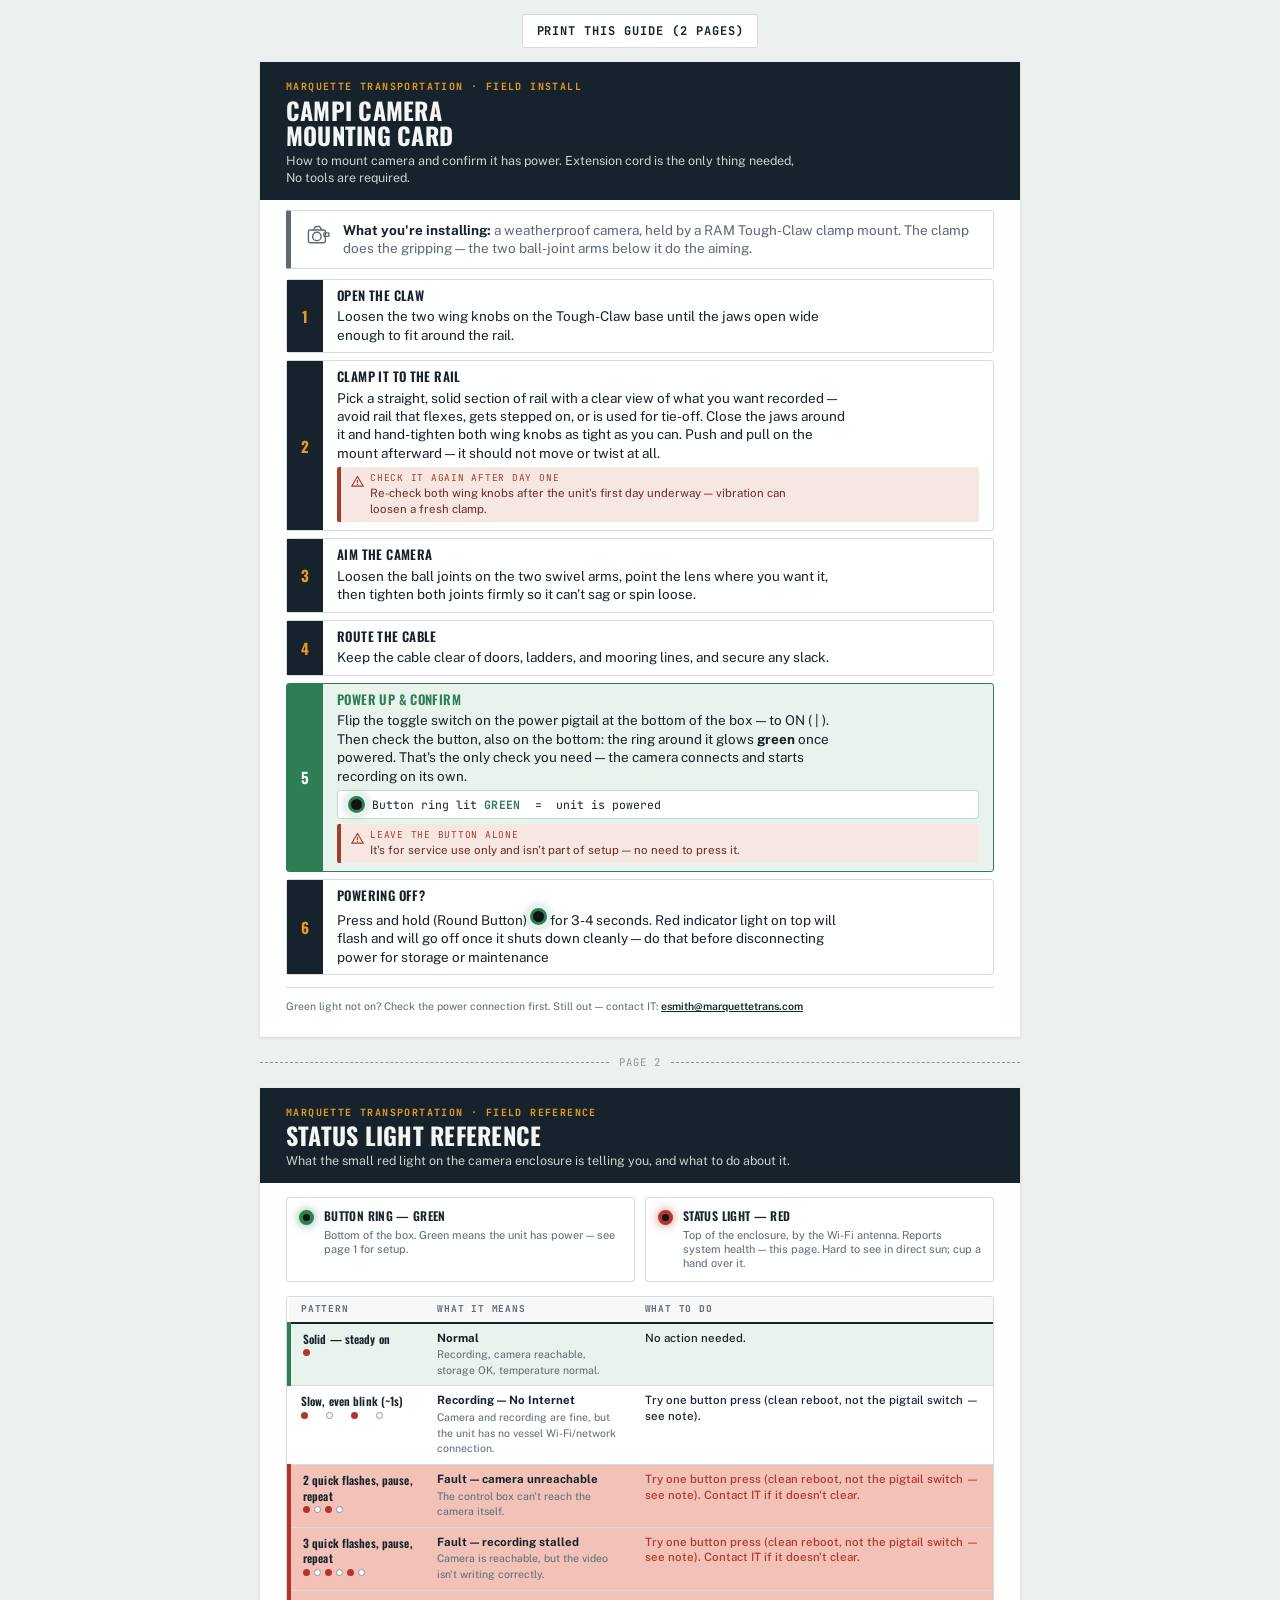
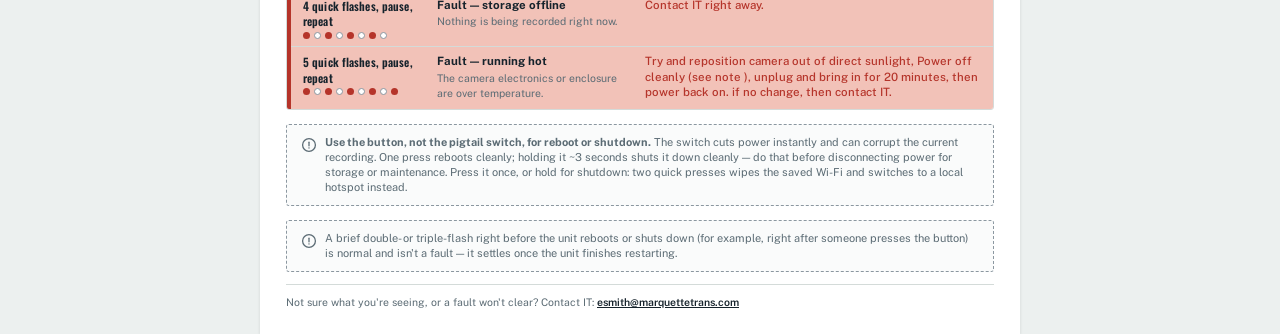
==== campi/field-guide.html @ 570f8159 "update wording" ====
<!doctype html>
<html lang="en">
<head>
<meta charset="utf-8">
<meta name="viewport" content="width=device-width, initial-scale=1">
<title>CamPi Camera — Field Guide</title>
<link rel="stylesheet" href="assets/campi-guide.css">
<style>
  /* Combined print document: mounting card + status light reference, one file, one print
     job. Each <section class="page"> is compacted to fit one Letter page on its own; a CSS
     page break forces the light-reference section onto physical page 2. On screen the two
     sections just stack, with a small divider marking where the page break falls. */
  @page{ size:letter; margin:0.4in; }
  body{ background:var(--deck); }
  .doc-toolbar{
    display:flex; justify-content:center; padding:14px 0;
  }
  .page{
    max-width:760px; margin:0 auto; padding:0;
    background:var(--panel);
    box-shadow:0 1px 3px rgba(22,35,44,0.12);
  }
  .page + .page{ margin-top:0; }
  .page-break{ break-before:page; }
  .page-divider{
    max-width:760px; margin:18px auto; display:flex; align-items:center; gap:10px;
    color:var(--steel-soft); font-family:'JetBrains Mono',ui-monospace,monospace;
    font-size:10.5px; letter-spacing:0.08em; text-transform:uppercase;
  }
  .page-divider::before, .page-divider::after{ content:""; flex:1; border-top:1.5px dashed var(--steel-soft); }

  /* ---- shared compact tuning for both pages ---- */
  body{ font-size:13.5px; line-height:1.36; }
  header{ padding:18px 26px 14px; }
  header::after{ display:none; }
  .eyebrow{ font-size:10px; margin-bottom:4px; }
  h1{ font-size:24px; max-width:none; margin-bottom:4px; }
  .subhead{ font-size:12.5px; max-width:64ch; }
  .toolbar{ display:none; }
  footer{ padding:12px 26px 0 26px; font-size:10.5px; }
  footer .rule{ margin-bottom:8px; }
  .page > footer{ padding-bottom:14px; }

  /* ---- mounting page ---- */
  .intro{ margin:10px 26px 0; padding:10px 16px; gap:12px; }
  .intro svg{ width:24px; height:24px; }
  .steps{ padding:10px 26px 0; gap:7px; }
  .step{ grid-template-columns:36px 1fr; }
  .step-num{ font-size:15px; }
  .step-body{ padding:7px 14px 8px; }
  .step h2{ font-size:13px; margin-bottom:3px; }
  .step p{ margin-bottom:4px; }
  .caution{ margin-top:5px; padding:5px 10px; gap:6px; }
  .caution svg{ width:13px; height:13px; }
  .caution p{ font-size:11.5px; }
  .caution .cap{ font-size:9.5px; margin-bottom:1px; }
  .power-check .indicator{ margin-top:5px; padding:5px 10px; gap:7px; }
  .ring{ width:17px; height:17px; border-width:3px; }
  .indicator .txt{ font-size:11.5px; }

  /* ---- status light page ---- */
  .lights{ padding:14px 26px 0; gap:10px; }
  .light-card{ padding:10px 12px; gap:10px; }
  .dot{ width:15px; height:15px; }
  .light-card h3{ font-size:12px; margin-bottom:3px; }
  .light-card p{ font-size:11px; line-height:1.3; }
  .table-wrap{ margin:14px 26px 0; box-shadow:none; }
  thead th{ padding:6px 12px; font-size:9.5px; }
  tbody td{ padding:7px 12px; font-size:11.5px; }
  .pattern-name{ font-size:11.5px; margin-bottom:3px; }
  .blinks .on, .blinks .off{ width:7px; height:7px; }
  .blinks .gap{ width:10px; }
  td.meaning b{ font-size:11.5px; margin-bottom:1px; }
  td.meaning span{ font-size:10.5px; }
  .note{ margin:14px 26px 0; padding:10px 14px; gap:8px; }
  .note svg{ width:16px; height:16px; }
  .note p{ font-size:11px; }

  @media print{
    .doc-toolbar{ display:none; }
    .page-divider{ display:none; }
    body{ background:#fff; }
    .page{ box-shadow:none; }
  }
</style>
</head>
<body>

<div class="doc-toolbar">
  <button class="print-btn" id="printBtn" type="button">Print this guide (2 pages)</button>
</div>

<section class="page" id="mounting">
  <header>
    <p class="eyebrow">Marquette Transportation &middot; Field Install</p>
    <h1>CamPi Camera<br>Mounting Card</h1>
    <p class="subhead">How to mount camera and confirm it has power. Extension cord is the only thing needed, No tools are required.</p>
  </header>

  <div class="intro">
    <svg width="34" height="34" viewBox="0 0 34 34" fill="none"><rect x="2" y="10" width="24" height="18" rx="2" stroke="#5B6B74" stroke-width="2"/><path d="M9 10L12 5H18L21 10" stroke="#5B6B74" stroke-width="2" stroke-linejoin="round"/><circle cx="14" cy="19" r="6" stroke="#5B6B74" stroke-width="2"/><rect x="24" y="14" width="7" height="5" rx="1" stroke="#5B6B74" stroke-width="2"/></svg>
    <p><strong>What you're installing:</strong> a weatherproof camera, held by a RAM Tough-Claw clamp mount. The clamp does the gripping &mdash; the two ball-joint arms below it do the aiming.</p>
  </div>

  <div class="steps">
    <div class="step">
      <div class="step-num">1</div>
      <div class="step-body">
        <h2>Open the claw</h2>
        <p>Loosen the two wing knobs on the Tough-Claw base until the jaws open wide enough to fit around the rail.</p>
      </div>
    </div>

    <div class="step">
      <div class="step-num">2</div>
      <div class="step-body">
        <h2>Clamp it to the rail</h2>
        <p>Pick a straight, solid section of rail with a clear view of what you want recorded &mdash; avoid rail that flexes, gets stepped on, or is used for tie-off. Close the jaws around it and hand-tighten both wing knobs as tight as you can. Push and pull on the mount afterward &mdash; it should not move or twist at all.</p>
        <div class="caution">
          <svg width="18" height="18" viewBox="0 0 18 18" fill="none"><path d="M9 2L17 15.5H1L9 2Z" stroke="#A23E2C" stroke-width="1.6" stroke-linejoin="round"/><path d="M9 7.5V10.5" stroke="#A23E2C" stroke-width="1.6" stroke-linecap="round"/><circle cx="9" cy="13" r="0.9" fill="#A23E2C"/></svg>
          <p><span class="cap">Check it again after day one</span>Re-check both wing knobs after the unit's first day underway &mdash; vibration can loosen a fresh clamp.</p>
        </div>
      </div>
    </div>

    <div class="step">
      <div class="step-num">3</div>
      <div class="step-body">
        <h2>Aim the camera</h2>
        <p>Loosen the ball joints on the two swivel arms, point the lens where you want it, then tighten both joints firmly so it can't sag or spin loose.</p>
      </div>
    </div>

    <div class="step">
      <div class="step-num">4</div>
      <div class="step-body">
        <h2>Route the cable</h2>
        <p>Keep the cable clear of doors, ladders, and mooring lines, and secure any slack.</p>
      </div>
    </div>

    <div class="step power-check">
      <div class="step-num">5</div>
      <div class="step-body">
        <h2>Power up &amp; confirm</h2>
        <p>Flip the toggle switch on the power pigtail at the bottom of the box &mdash; to ON ( | ). Then check the button, also on the bottom: the ring around it glows <strong>green</strong> once powered. That's the only check you need &mdash; the camera connects and starts recording on its own.</p>
        <div class="indicator">
          <div class="ring"></div>
          <div class="txt">Button ring lit <b>GREEN</b> &nbsp;=&nbsp; unit is powered</div>
        </div>
        <div class="caution">
          <svg width="18" height="18" viewBox="0 0 18 18" fill="none"><path d="M9 2L17 15.5H1L9 2Z" stroke="#A23E2C" stroke-width="1.6" stroke-linejoin="round"/><path d="M9 7.5V10.5" stroke="#A23E2C" stroke-width="1.6" stroke-linecap="round"/><circle cx="9" cy="13" r="0.9" fill="#A23E2C"/></svg>
          <p><span class="cap">Leave the button alone</span>It's for service use only and isn't part of setup &mdash; no need to press it.</p>
        </div>
      </div>
    </div>

    <div class="step">
      <div class="step-num">6</div>
      <div class="step-body">
        <h2>Powering OFF?</h2>
        <p>Press and hold (Round Button) <span style="display: inline-block;" class="ring"></span> for 3-4 seconds. Red indicator light on top will flash and will go off once it shuts down cleanly — do that before disconnecting power for storage or maintenance</p>
      </div>
    </div>
  </div>

  <footer>
    <div class="rule"></div>
    <p>Green light not on? Check the power connection first. Still out &mdash; contact IT: <a href="mailto:esmith@marquettetrans.com">esmith@marquettetrans.com</a></p>
  </footer>
</section>

<div class="page-divider"><span>Page 2</span></div>

<section class="page page-break" id="status-light">
  <header>
    <p class="eyebrow">Marquette Transportation &middot; Field Reference</p>
    <h1>Status Light Reference</h1>
    <p class="subhead">What the small red light on the camera enclosure is telling you, and what to do about it.</p>
  </header>

  <div class="lights">
    <div class="light-card">
      <div class="dot green"></div>
      <div>
        <h3>Button ring &mdash; green</h3>
        <p>Bottom of the box. Green means the unit has power &mdash; see page 1 for setup.</p>
      </div>
    </div>
    <div class="light-card">
      <div class="dot red"></div>
      <div>
        <h3>Status light &mdash; red</h3>
        <p>Top of the enclosure, by the Wi-Fi antenna. Reports system health &mdash; this page. Hard to see in direct sun; cup a hand over it.</p>
      </div>
    </div>
  </div>

  <div class="table-wrap">
    <table>
      <thead>
        <tr>
          <th>Pattern</th>
          <th>What it means</th>
          <th>What to do</th>
        </tr>
      </thead>
      <tbody>
        <tr class="ok">
          <td>
            <div class="pattern-name">Solid &mdash; steady on</div>
            <div class="blinks"><span class="on"></span></div>
          </td>
          <td class="meaning"><b>Normal</b><span>Recording, camera reachable, storage OK, temperature normal.</span></td>
          <td class="action">No action needed.</td>
        </tr>
        <tr>
          <td>
            <div class="pattern-name">Slow, even blink (~1s)</div>
            <div class="blinks"><span class="on"></span><span class="gap"></span><span class="off"></span><span class="gap"></span><span class="on"></span><span class="gap"></span><span class="off"></span></div>
          </td>
          <td class="meaning"><b>Recording &mdash; No Internet</b><span>Camera and recording are fine, but the unit has no vessel Wi-Fi/network connection.</span></td>
          <td class="action">Try one button press (clean reboot, not the pigtail switch &mdash; see note). </td>
        </tr>
        <tr class="fault">
          <td>
            <div class="pattern-name">2 quick flashes, pause, repeat</div>
            <div class="blinks"><span class="on"></span><span class="off"></span><span class="on"></span><span class="off"></span><span class="gap"></span><span class="gap"></span></div>
          </td>
          <td class="meaning"><b>Fault &mdash; camera unreachable</b><span>The control box can't reach the camera itself.</span></td>
          <td class="action">Try one button press (clean reboot, not the pigtail switch &mdash; see note). Contact IT if it doesn't clear.</td>
        </tr>
        <tr class="fault">
          <td>
            <div class="pattern-name">3 quick flashes, pause, repeat</div>
            <div class="blinks"><span class="on"></span><span class="off"></span><span class="on"></span><span class="off"></span><span class="on"></span><span class="off"></span><span class="gap"></span></div>
          </td>
          <td class="meaning"><b>Fault &mdash; recording stalled</b><span>Camera is reachable, but the video isn't writing correctly.</span></td>
          <td class="action">Try one button press (clean reboot, not the pigtail switch &mdash; see note). Contact IT if it doesn't clear.</td>
        </tr>
        <tr class="fault">
          <td>
            <div class="pattern-name">4 quick flashes, pause, repeat</div>
            <div class="blinks"><span class="on"></span><span class="off"></span><span class="on"></span><span class="off"></span><span class="on"></span><span class="off"></span><span class="on"></span><span class="off"></span></div>
          </td>
          <td class="meaning"><b>Fault &mdash; storage offline</b><span>Nothing is being recorded right now.</span></td>
          <td class="action">Contact IT right away.</td>
        </tr>
        <tr class="fault">
          <td>
            <div class="pattern-name">5 quick flashes, pause, repeat</div>
            <div class="blinks"><span class="on"></span><span class="off"></span><span class="on"></span><span class="off"></span><span class="on"></span><span class="off"></span><span class="on"></span><span class="off"></span><span class="on"></span></div>
          </td>
          <td class="meaning"><b>Fault &mdash; running hot</b><span>The camera electronics or enclosure are over temperature.</span></td>
          <td class="action">Try and reposition camera out of direct sunlight, Power off cleanly (see note ), unplug and bring in for 20 minutes, then power back on. if no change, then contact IT.</td>
        </tr>
      </tbody>
    </table>
  </div>

  <div class="note">
    <svg width="20" height="20" viewBox="0 0 20 20" fill="none"><circle cx="10" cy="10" r="8" stroke="#5B6B74" stroke-width="1.6"/><path d="M10 6.5V11" stroke="#5B6B74" stroke-width="1.6" stroke-linecap="round"/><circle cx="10" cy="13.6" r="0.9" fill="#5B6B74"/></svg>
    <p><strong>Use the button, not the pigtail switch, for reboot or shutdown.</strong> The switch cuts power instantly and can corrupt the current recording. One press reboots cleanly; holding it ~3 seconds shuts it down cleanly &mdash; do that before disconnecting power for storage or maintenance. Press it once, or hold for shutdown: two quick presses wipes the saved Wi-Fi and switches to a local hotspot instead.</p>
  </div>

  <div class="note">
    <svg width="20" height="20" viewBox="0 0 20 20" fill="none"><circle cx="10" cy="10" r="8" stroke="#5B6B74" stroke-width="1.6"/><path d="M10 6.5V11" stroke="#5B6B74" stroke-width="1.6" stroke-linecap="round"/><circle cx="10" cy="13.6" r="0.9" fill="#5B6B74"/></svg>
    <p>A brief double- or triple-flash right before the unit reboots or shuts down (for example, right after someone presses the button) is normal and isn't a fault &mdash; it settles once the unit finishes restarting.</p>
  </div>

  <footer>
    <div class="rule"></div>
    <p>Not sure what you're seeing, or a fault won't clear? Contact IT: <a href="mailto:esmith@marquettetrans.com">esmith@marquettetrans.com</a></p>
  </footer>
</section>

<script>
  document.getElementById('printBtn').addEventListener('click', function(){ window.print(); });
</script>
</body>
</html>
---- campi/assets/campi-guide.css ----
/* CamPi field guides — shared stylesheet (mounting-guide.html + status-light-reference.html).
   Fonts are self-hosted in ./fonts/ (no external CDN calls). Color/type tokens live in :root
   so the palette can be retuned in one place. */

@font-face{font-family:'Oswald';src:url('fonts/oswald.woff2') format('woff2');font-weight:100 900;font-style:normal;font-display:swap;}
@font-face{font-family:'Public Sans';src:url('fonts/publicsans.woff2') format('woff2');font-weight:100 900;font-style:normal;font-display:swap;}
@font-face{font-family:'JetBrains Mono';src:url('fonts/jbmono.woff2') format('woff2');font-weight:100 900;font-style:normal;font-display:swap;}

:root{
  --ink:#16232C;
  --steel:#5B6B74;
  --steel-soft:#8B97A0;
  --deck:#ECF0EF;
  --panel:#FFFFFF;
  --amber:#E39B23;
  --amber-ink:#7A4E0E;
  --green:#2E7D53;
  --green-bg:#E7F3EC;
  --rust:#A23E2C;
  --rust-bg:#F6E7E2;
  --red:#B5342A;
  --red-bg:#F2C2B8;
  --line:#D4DBD9;
}

*{box-sizing:border-box;}
html,body{margin:0;padding:0;}
body{
  background:var(--deck);
  color:var(--ink);
  font-family:'Public Sans',system-ui,sans-serif;
  font-size:16px;
  line-height:1.55;
  -webkit-font-smoothing:antialiased;
}

a{color:var(--ink);}
a:focus-visible, button:focus-visible{
  outline:3px solid var(--amber);
  outline-offset:2px;
}

.sheet{
  max-width:820px;
  margin:0 auto;
  padding:0 0 48px;
}

/* ---------- header (shared by both pages) ---------- */
header{
  background:var(--ink);
  color:#F4F6F5;
  padding:36px 40px 30px;
  position:relative;
  overflow:hidden;
}
header::after{
  content:"";
  position:absolute;
  right:-40px; top:-60px;
  width:220px; height:220px;
  border:14px solid rgba(227,155,35,0.16);
  border-radius:50%;
}
.eyebrow{
  font-family:'JetBrains Mono',ui-monospace,monospace;
  font-size:12px;
  font-weight:700;
  letter-spacing:0.14em;
  text-transform:uppercase;
  color:var(--amber);
  margin:0 0 10px;
}
h1{
  font-family:'Oswald',sans-serif;
  font-weight:700;
  text-transform:uppercase;
  letter-spacing:0.01em;
  font-size:clamp(28px,4.8vw,42px);
  line-height:1.05;
  margin:0 0 12px;
  text-wrap:balance;
  max-width:24ch;
  position:relative;
}
.subhead{
  font-size:16px;
  color:#C9D2CE;
  max-width:54ch;
  margin:0;
  position:relative;
}

/* ---------- toolbar / print button (shared) ---------- */
.toolbar{
  display:flex;
  justify-content:flex-end;
  padding:14px 40px 0;
}
.print-btn{
  font-family:'JetBrains Mono',ui-monospace,monospace;
  font-size:12px;
  font-weight:700;
  letter-spacing:0.08em;
  text-transform:uppercase;
  background:var(--panel);
  color:var(--ink);
  border:1.5px solid var(--line);
  border-radius:3px;
  padding:8px 14px;
  cursor:pointer;
  transition:border-color .15s ease, color .15s ease;
}
@media (prefers-reduced-motion:reduce){ .print-btn{transition:none;} }
.print-btn:hover{ border-color:var(--amber-ink); color:var(--amber-ink); }

/* ---------- footer (shared) ---------- */
footer{
  padding:26px 40px 0;
  color:var(--steel);
  font-size:13.5px;
}
footer .rule{
  height:1px;
  background:var(--line);
  margin-bottom:18px;
}
footer a{ color:var(--ink); font-weight:600; }
footer .also{ margin-top:6px; }

/* =====================================================================
   mounting-guide.html only
   ===================================================================== */

.intro{
  background:var(--panel);
  margin:20px 40px 0;
  padding:20px 24px;
  border:1px solid var(--line);
  border-left:5px solid var(--steel);
  border-radius:2px;
  display:flex;
  gap:18px;
  align-items:flex-start;
}
.intro svg{flex:none; margin-top:2px;}
.intro p{margin:0; color:var(--steel);}
.intro strong{color:var(--ink);}

.steps{
  padding:28px 40px 0;
  display:flex;
  flex-direction:column;
  gap:18px;
}
.step{
  background:var(--panel);
  border:1px solid var(--line);
  border-radius:3px;
  display:grid;
  grid-template-columns:64px 1fr;
}
.step-num{
  background:var(--ink);
  color:var(--amber);
  font-family:'Oswald',sans-serif;
  font-weight:700;
  font-size:28px;
  font-variant-numeric:tabular-nums;
  display:flex;
  align-items:center;
  justify-content:center;
}
.step-body{ padding:18px 22px 20px; }
.step h2{
  font-family:'Oswald',sans-serif;
  font-weight:600;
  text-transform:uppercase;
  letter-spacing:0.03em;
  font-size:19px;
  margin:0 0 8px;
  color:var(--ink);
}
.step p{ margin:0 0 10px; max-width:64ch; }
.step p:last-child{ margin-bottom:0; }

.photo-ref{
  margin-top:12px;
  border:1.5px dashed var(--steel-soft);
  border-radius:3px;
  padding:10px 12px;
  display:flex;
  align-items:center;
  gap:10px;
  background:#FAFBFB;
}
.photo-ref svg{flex:none;}
.photo-ref .label{
  font-family:'JetBrains Mono',ui-monospace,monospace;
  font-size:11.5px;
  letter-spacing:0.04em;
  color:var(--steel);
  text-transform:uppercase;
}
.photo-ref .label b{ color:var(--ink); }

.caution{
  margin-top:12px;
  background:var(--rust-bg);
  border-left:4px solid var(--rust);
  border-radius:2px;
  padding:10px 14px;
  display:flex;
  gap:10px;
  align-items:flex-start;
}
.caution svg{flex:none; margin-top:3px;}
.caution p{ margin:0; font-size:14.5px; color:#6E2C1F; }
.caution .cap{
  font-family:'JetBrains Mono',ui-monospace,monospace;
  font-size:11px;
  letter-spacing:0.08em;
  text-transform:uppercase;
  display:block;
  margin-bottom:3px;
  color:var(--rust);
}

.power-check{
  background:var(--green-bg);
  border:1.5px solid var(--green);
}
.power-check .step-num{ background:var(--green); color:#F4FBF7; }
.power-check h2{ color:var(--green); }
.power-check .indicator{
  margin-top:14px;
  display:flex;
  align-items:center;
  gap:14px;
  background:var(--panel);
  border:1px solid #BFDECC;
  border-radius:3px;
  padding:12px 16px;
}
.ring{
  flex:none;
  width:30px; height:30px;
  border-radius:50%;
  border:4px solid var(--green);
  box-shadow:0 0 0 3px var(--green-bg), 0 0 10px 1px rgba(46,125,83,0.55);
  background:#0E1414;
}
.indicator .txt{
  font-family:'JetBrains Mono',ui-monospace,monospace;
  font-size:13px;
  color:var(--ink);
}
.indicator .txt b{ color:var(--green); letter-spacing:0.03em; }

/* =====================================================================
   status-light-reference.html only
   ===================================================================== */

.lights{
  display:grid;
  grid-template-columns:1fr 1fr;
  gap:16px;
  padding:22px 40px 0;
}
.light-card{
  background:var(--panel);
  border:1px solid var(--line);
  border-radius:3px;
  padding:16px 18px;
  display:flex;
  gap:14px;
  align-items:flex-start;
}
.dot{ flex:none; width:22px; height:22px; border-radius:50%; margin-top:2px; }
.dot.green{ background:#0E1414; border:4px solid var(--green); box-shadow:0 0 8px 1px rgba(46,125,83,0.5); }
.dot.red{ background:#0E1414; border:4px solid var(--red); box-shadow:0 0 8px 1px rgba(181,52,42,0.5); }
.light-card h3{
  font-family:'Oswald',sans-serif;
  font-weight:600;
  text-transform:uppercase;
  letter-spacing:0.03em;
  font-size:15px;
  margin:0 0 5px;
  color:var(--ink);
}
.light-card p{ margin:0; font-size:14px; color:var(--steel); }

.table-wrap{
  margin:24px 40px 0;
  background:var(--panel);
  border:1px solid var(--line);
  border-radius:3px;
  overflow-x:auto;
}
table{ border-collapse:collapse; width:100%; min-width:640px; }
thead th{
  font-family:'JetBrains Mono',ui-monospace,monospace;
  font-size:11px;
  letter-spacing:0.08em;
  text-transform:uppercase;
  color:var(--steel);
  text-align:left;
  padding:12px 16px;
  border-bottom:2px solid var(--ink);
  background:#F7F8F8;
}
tbody td{
  padding:14px 16px;
  border-bottom:1px solid var(--line);
  vertical-align:top;
  font-size:14.5px;
}
tbody tr:last-child td{ border-bottom:none; }
tbody tr.fault{ background:var(--red-bg); }
tbody tr.ok{ background:var(--green-bg); }
/* Redundant non-color cue for grayscale/B&W printing: a solid left bar per row status,
   on top of the background tint and the already-color-independent bold text label
   ("Normal" / "Fault -- ..."). Presence + bar color survive even if hue is lost. */
tbody tr.fault td:first-child{ border-left:4px solid var(--red); }
tbody tr.ok td:first-child{ border-left:4px solid var(--green); }

.pattern-name{
  font-family:'Oswald',sans-serif;
  font-weight:600;
  font-size:14.5px;
  letter-spacing:0.01em;
  color:var(--ink);
  margin-bottom:6px;
}
.blinks{ display:flex; align-items:center; gap:4px; }
.blinks .on, .blinks .off{
  width:9px; height:9px; border-radius:50%; flex:none;
}
.blinks .on{ background:var(--red); }
.blinks .off{ background:#fff; border:1.5px solid var(--steel-soft); }
.blinks .gap{ width:14px; }
/* The status LED is a single red-only bare LED (hardware can't emit green) — every
   pattern's "on" dot stays red; only the row tint (.ok/.fault) signals good vs. bad. */
tr.ok .blinks .on{ background:var(--red); }

td.meaning b{ display:block; color:var(--ink); font-size:14.5px; margin-bottom:3px; }
td.meaning span{ color:var(--steel); font-size:13.5px; }
td.action{ color:var(--ink); font-weight:500; }
tr.fault td.action{ color:var(--red); }

.note{
  margin:20px 40px 0;
  background:#FAFBFB;
  border:1.5px dashed var(--steel-soft);
  border-radius:3px;
  padding:14px 18px;
  display:flex;
  gap:12px;
  align-items:flex-start;
}
.note svg{ flex:none; margin-top:2px; }
.note p{ margin:0; font-size:14px; color:var(--steel); }

/* ---------- responsive ---------- */
@media (max-width:640px){
  header,.intro,.steps,footer,.toolbar,.lights,.table-wrap,.note{
    padding-left:20px; padding-right:20px;
  }
  .intro,.lights,.table-wrap,.note{ margin-left:20px; margin-right:20px; }
  .lights{ grid-template-columns:1fr; padding-top:22px; }
  .step{ grid-template-columns:48px 1fr; }
  .step-num{ font-size:22px; }
}

/* ---------- print ---------- */
@media print{
  /* Without this, Chrome/Edge/Firefox drop ALL background-color and box-shadow when
     printing unless the user manually checks "Background graphics" in the print dialog --
     silently strips the status LED dots, step-number boxes, and row tints down to blank
     white. This forces them to print regardless of that setting. */
  *{
    -webkit-print-color-adjust:exact !important;
    print-color-adjust:exact !important;
    color-adjust:exact !important;
  }
  body{ background:#fff; }
  .toolbar{ display:none; }
  .sheet{ max-width:100%; }
  header::after{ display:none; }
  .step, tr{ break-inside:avoid; }
}
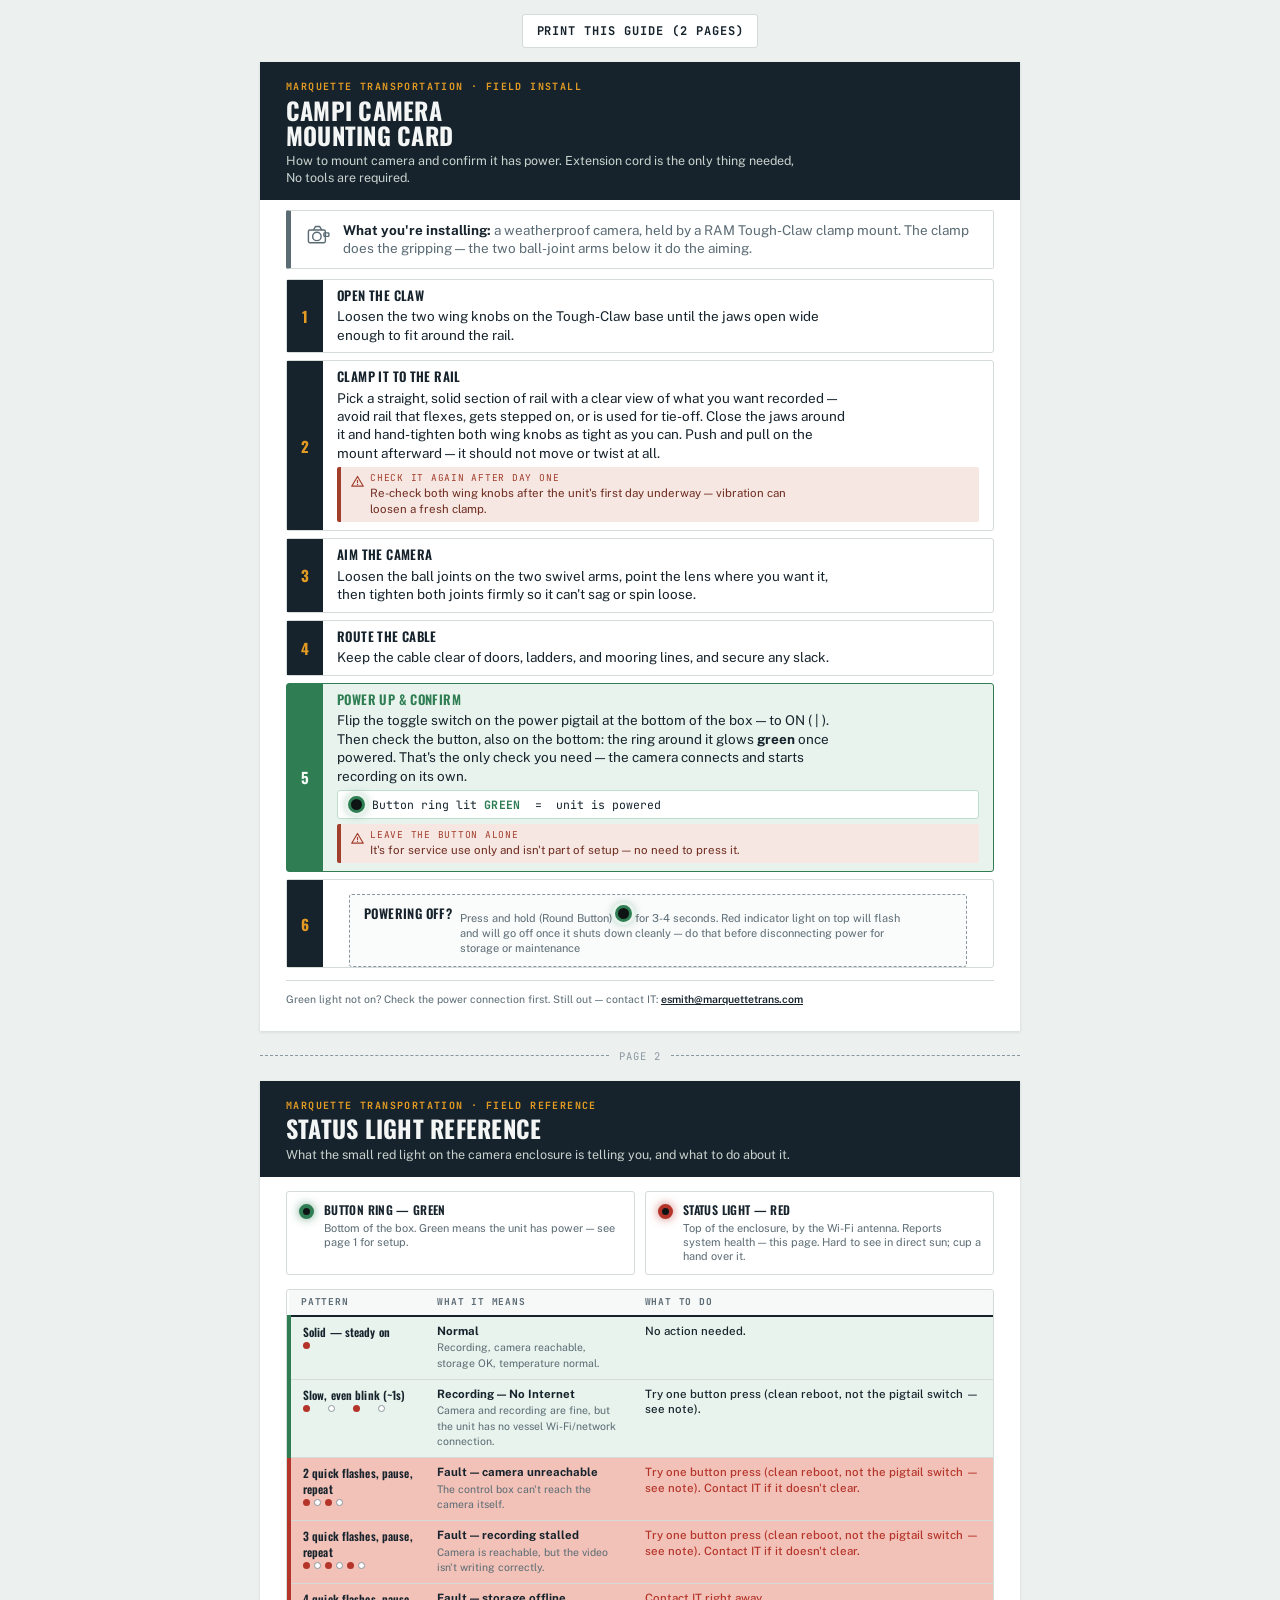
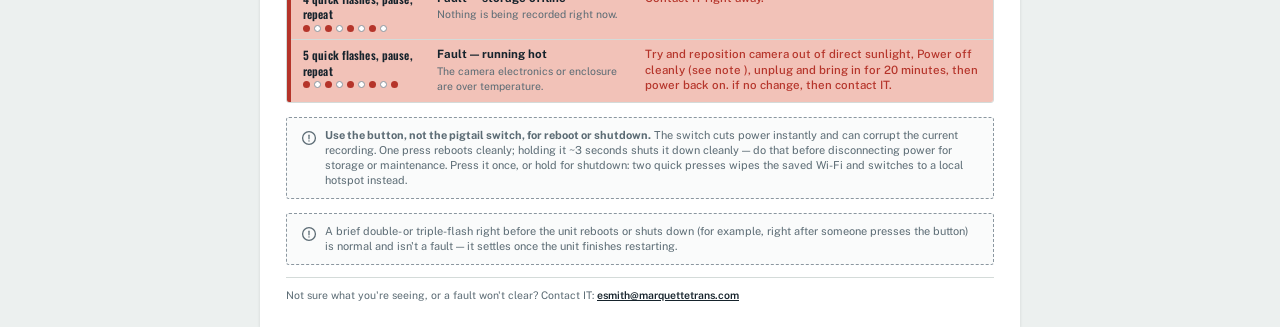
==== commit ba44e15f: "formatting of step 6 and blink (2)" ====
--- a/campi/field-guide.html
+++ b/campi/field-guide.html
@@ -157,7 +157,7 @@
 
     <div class="step">
       <div class="step-num">6</div>
-      <div class="step-body">
+      <div class="note">
         <h2>Powering OFF?</h2>
         <p>Press and hold (Round Button) <span style="display: inline-block;" class="ring"></span> for 3-4 seconds. Red indicator light on top will flash and will go off once it shuts down cleanly — do that before disconnecting power for storage or maintenance</p>
       </div>
@@ -214,7 +214,7 @@
           <td class="meaning"><b>Normal</b><span>Recording, camera reachable, storage OK, temperature normal.</span></td>
           <td class="action">No action needed.</td>
         </tr>
-        <tr>
+        <tr class="ok">
           <td>
             <div class="pattern-name">Slow, even blink (~1s)</div>
             <div class="blinks"><span class="on"></span><span class="gap"></span><span class="off"></span><span class="gap"></span><span class="on"></span><span class="gap"></span><span class="off"></span></div>
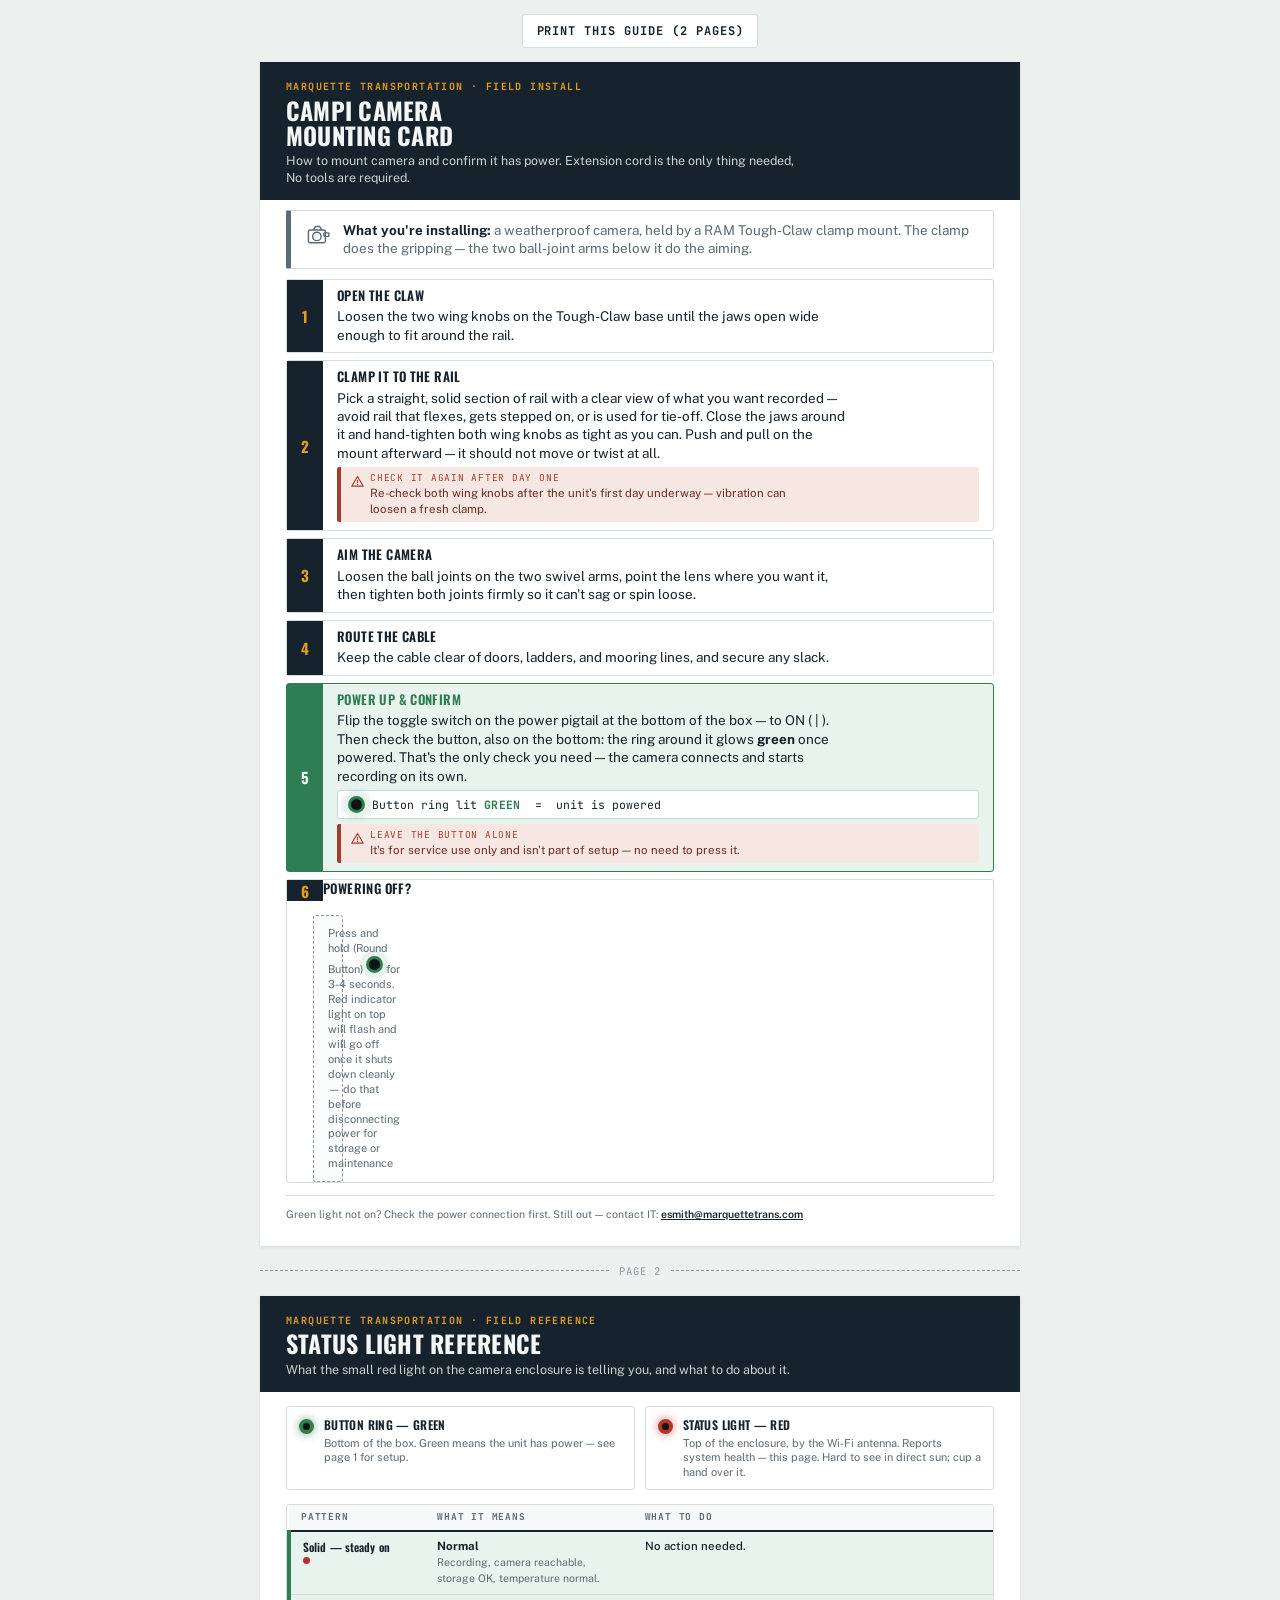
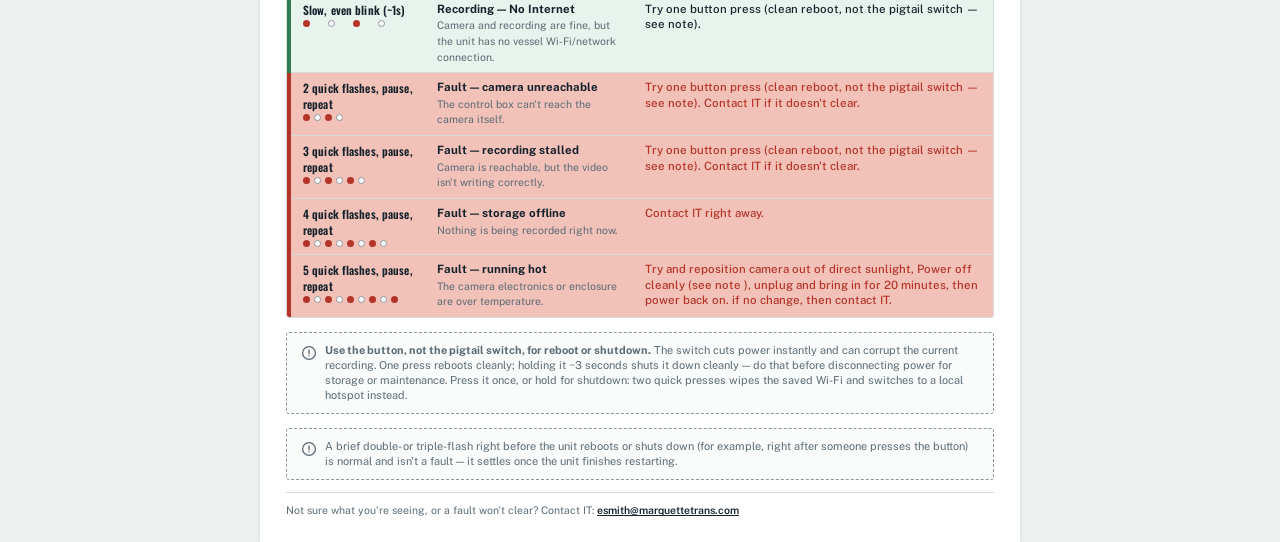
==== commit 9c48d1ab: "heading change" ====
--- a/campi/field-guide.html
+++ b/campi/field-guide.html
@@ -157,8 +157,8 @@
 
     <div class="step">
       <div class="step-num">6</div>
-      <div class="note">
-        <h2>Powering OFF?</h2>
+      <h2>Powering OFF?</h2>
+      <div class="note">        
         <p>Press and hold (Round Button) <span style="display: inline-block;" class="ring"></span> for 3-4 seconds. Red indicator light on top will flash and will go off once it shuts down cleanly — do that before disconnecting power for storage or maintenance</p>
       </div>
     </div>
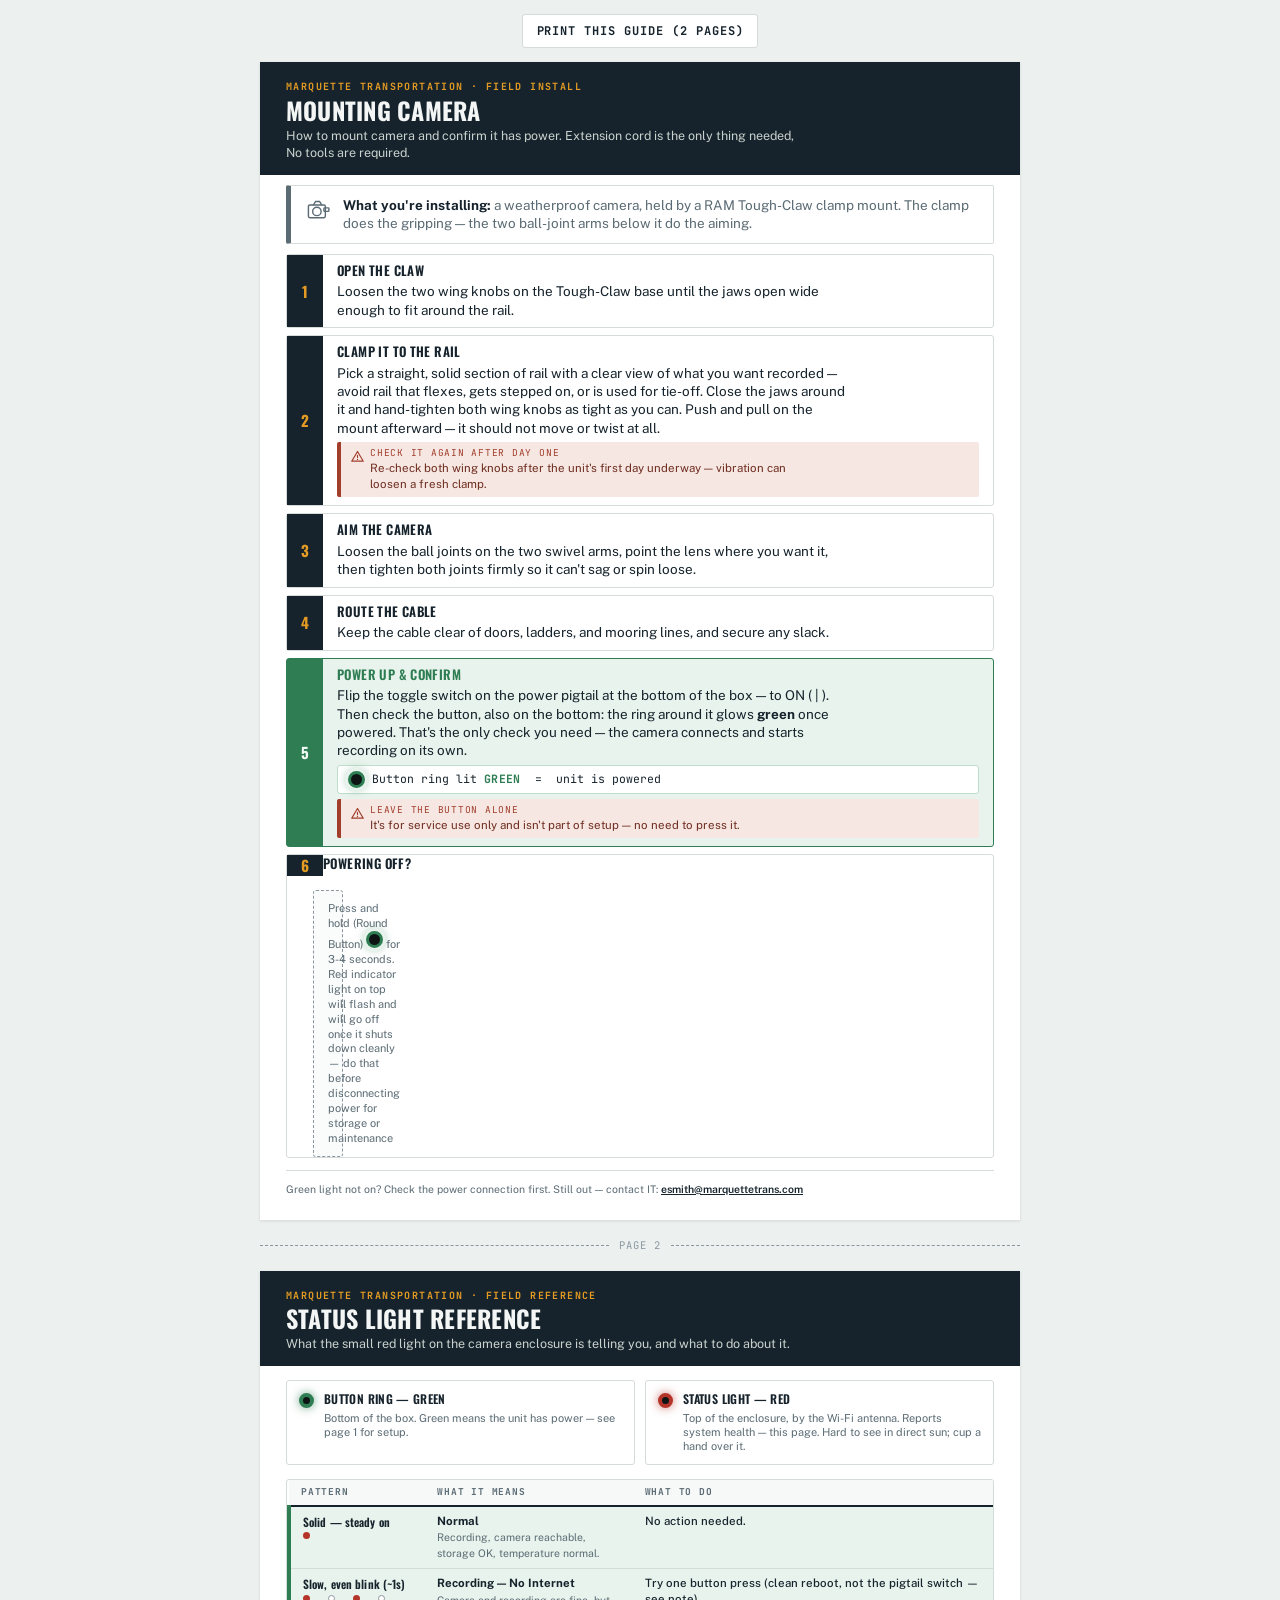
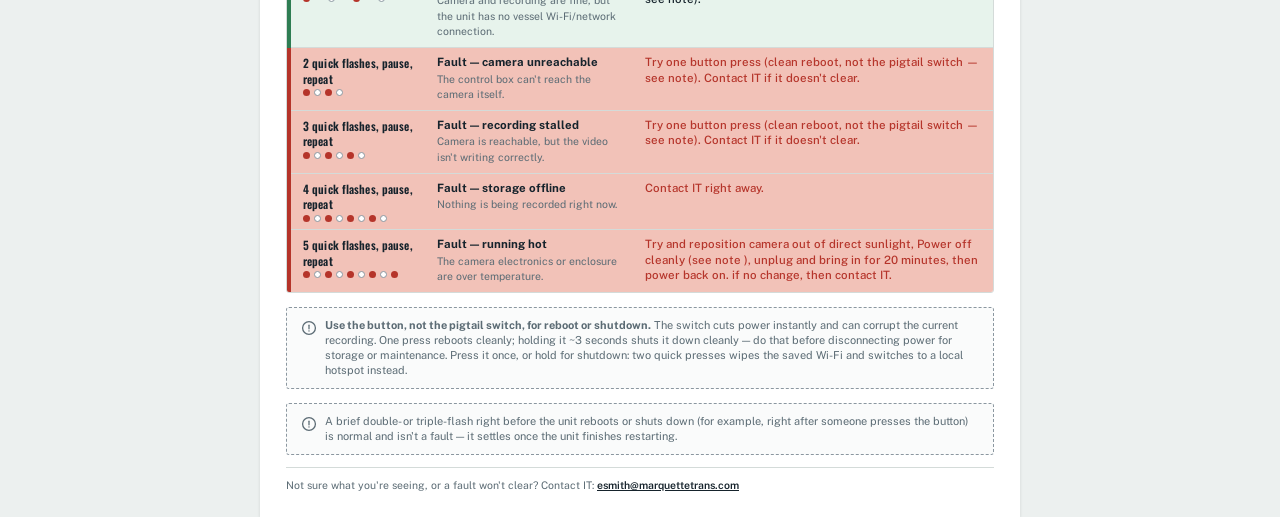
==== commit f8c93ed7: "change title" ====
--- a/campi/field-guide.html
+++ b/campi/field-guide.html
@@ -93,7 +93,7 @@
 <section class="page" id="mounting">
   <header>
     <p class="eyebrow">Marquette Transportation &middot; Field Install</p>
-    <h1>CamPi Camera<br>Mounting Card</h1>
+    <h1>Mounting Camera</h1>
     <p class="subhead">How to mount camera and confirm it has power. Extension cord is the only thing needed, No tools are required.</p>
   </header>
 
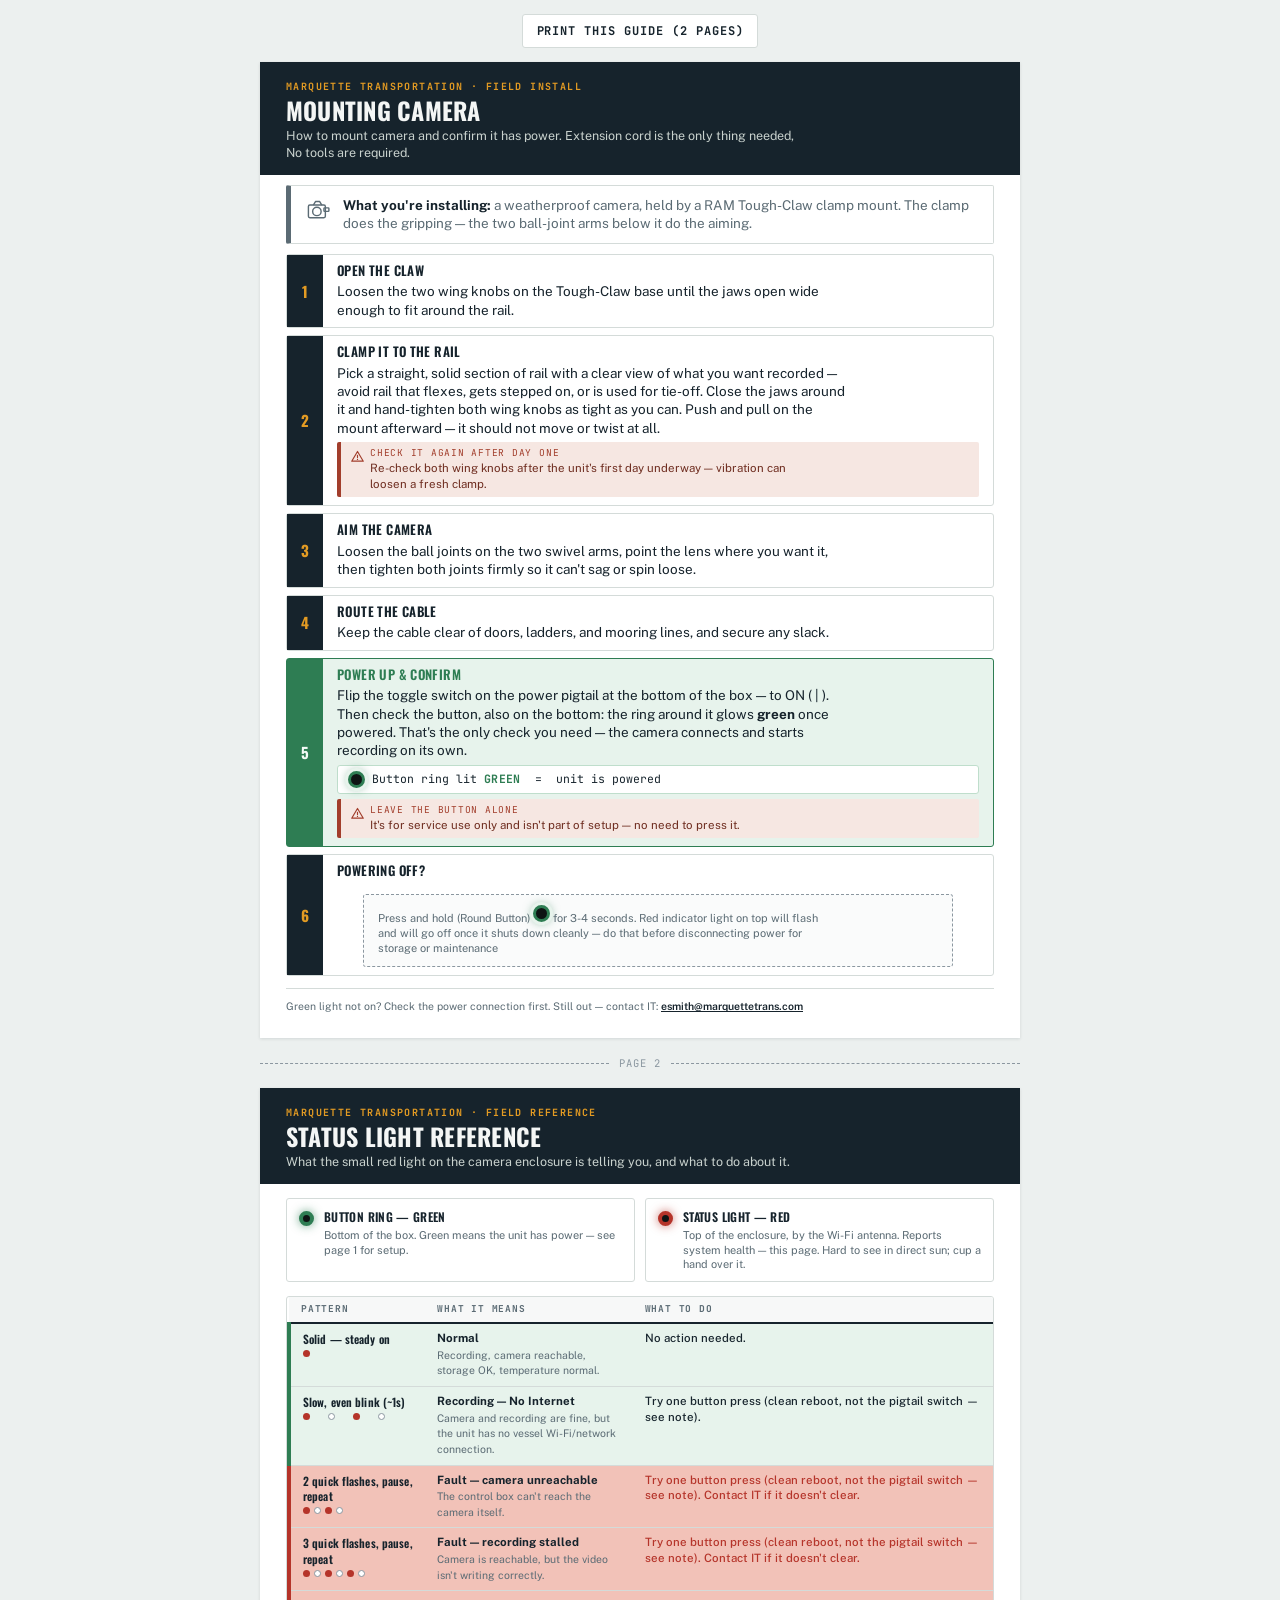
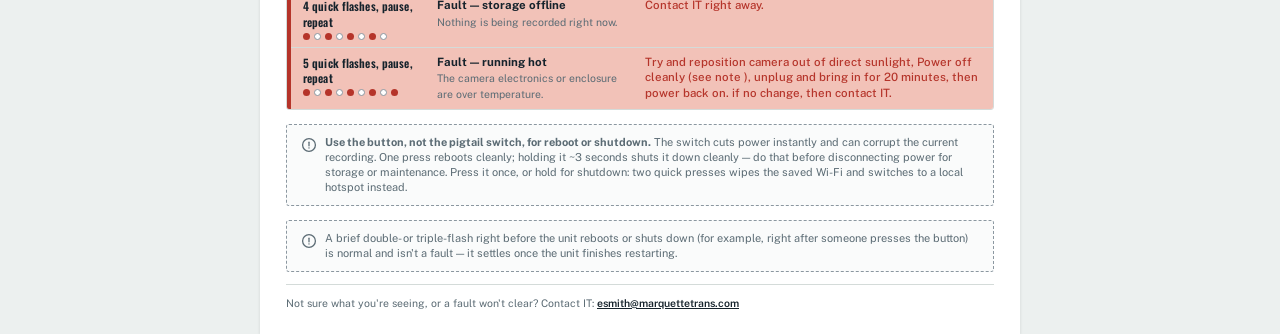
==== commit c7c66bbd: "formatting on step 6" ====
--- a/campi/field-guide.html
+++ b/campi/field-guide.html
@@ -157,9 +157,11 @@
 
     <div class="step">
       <div class="step-num">6</div>
+      <div class="step-body">
       <h2>Powering OFF?</h2>
       <div class="note">        
         <p>Press and hold (Round Button) <span style="display: inline-block;" class="ring"></span> for 3-4 seconds. Red indicator light on top will flash and will go off once it shuts down cleanly — do that before disconnecting power for storage or maintenance</p>
+      </div>
       </div>
     </div>
   </div>
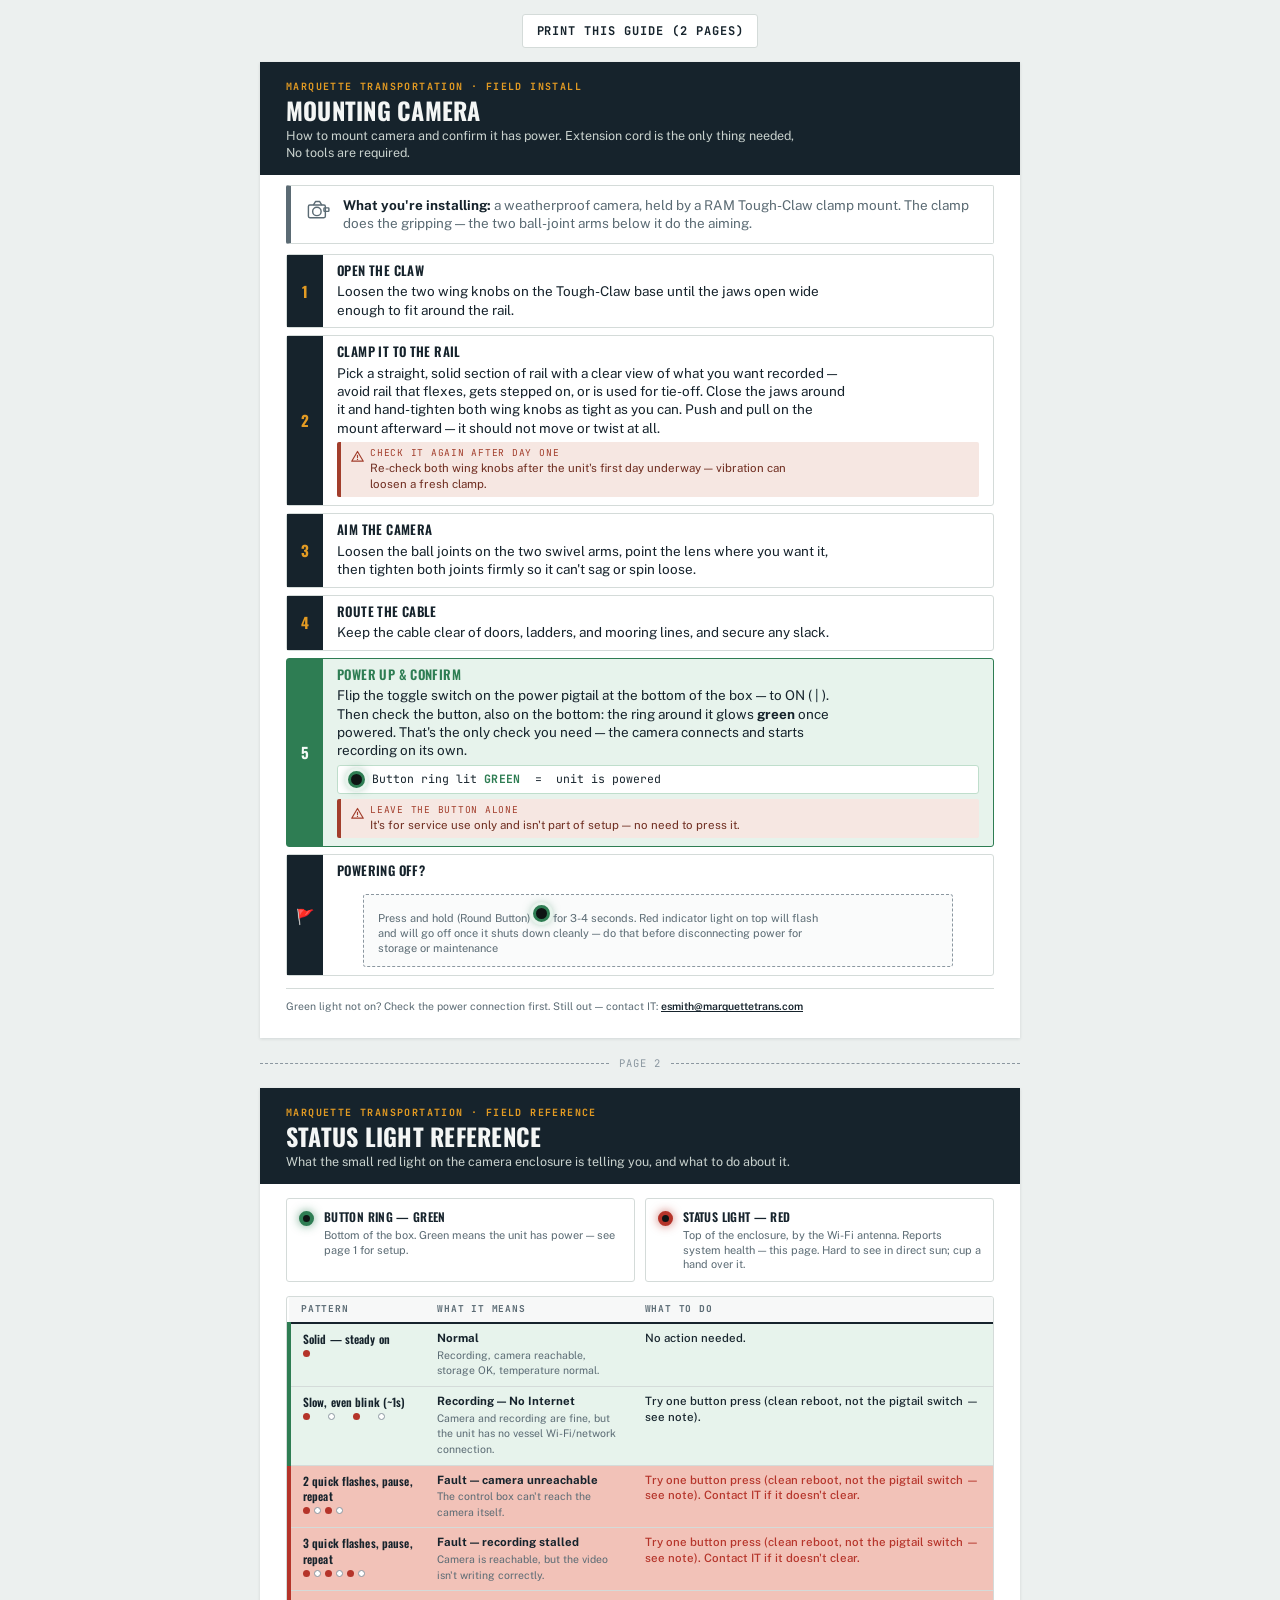
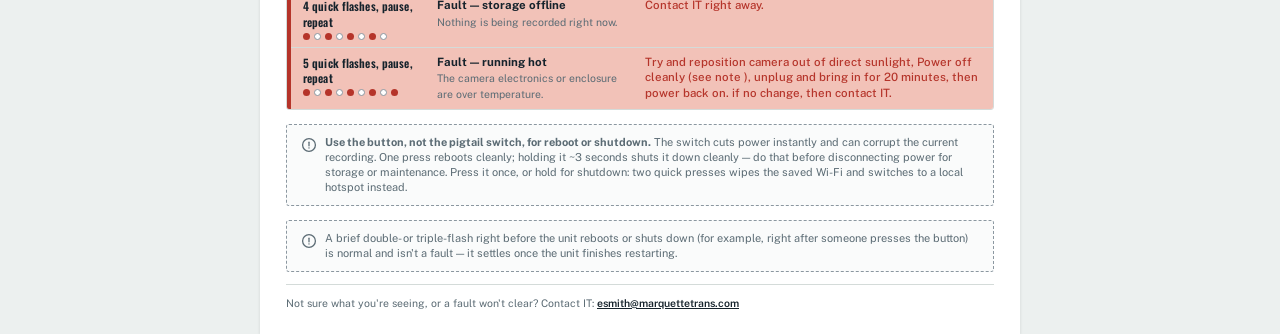
==== commit 72e8e8aa: "flag" ====
--- a/campi/field-guide.html
+++ b/campi/field-guide.html
@@ -156,7 +156,7 @@
     </div>
 
     <div class="step">
-      <div class="step-num">6</div>
+      <div class="step-num">🚩</div>
       <div class="step-body">
       <h2>Powering OFF?</h2>
       <div class="note">        
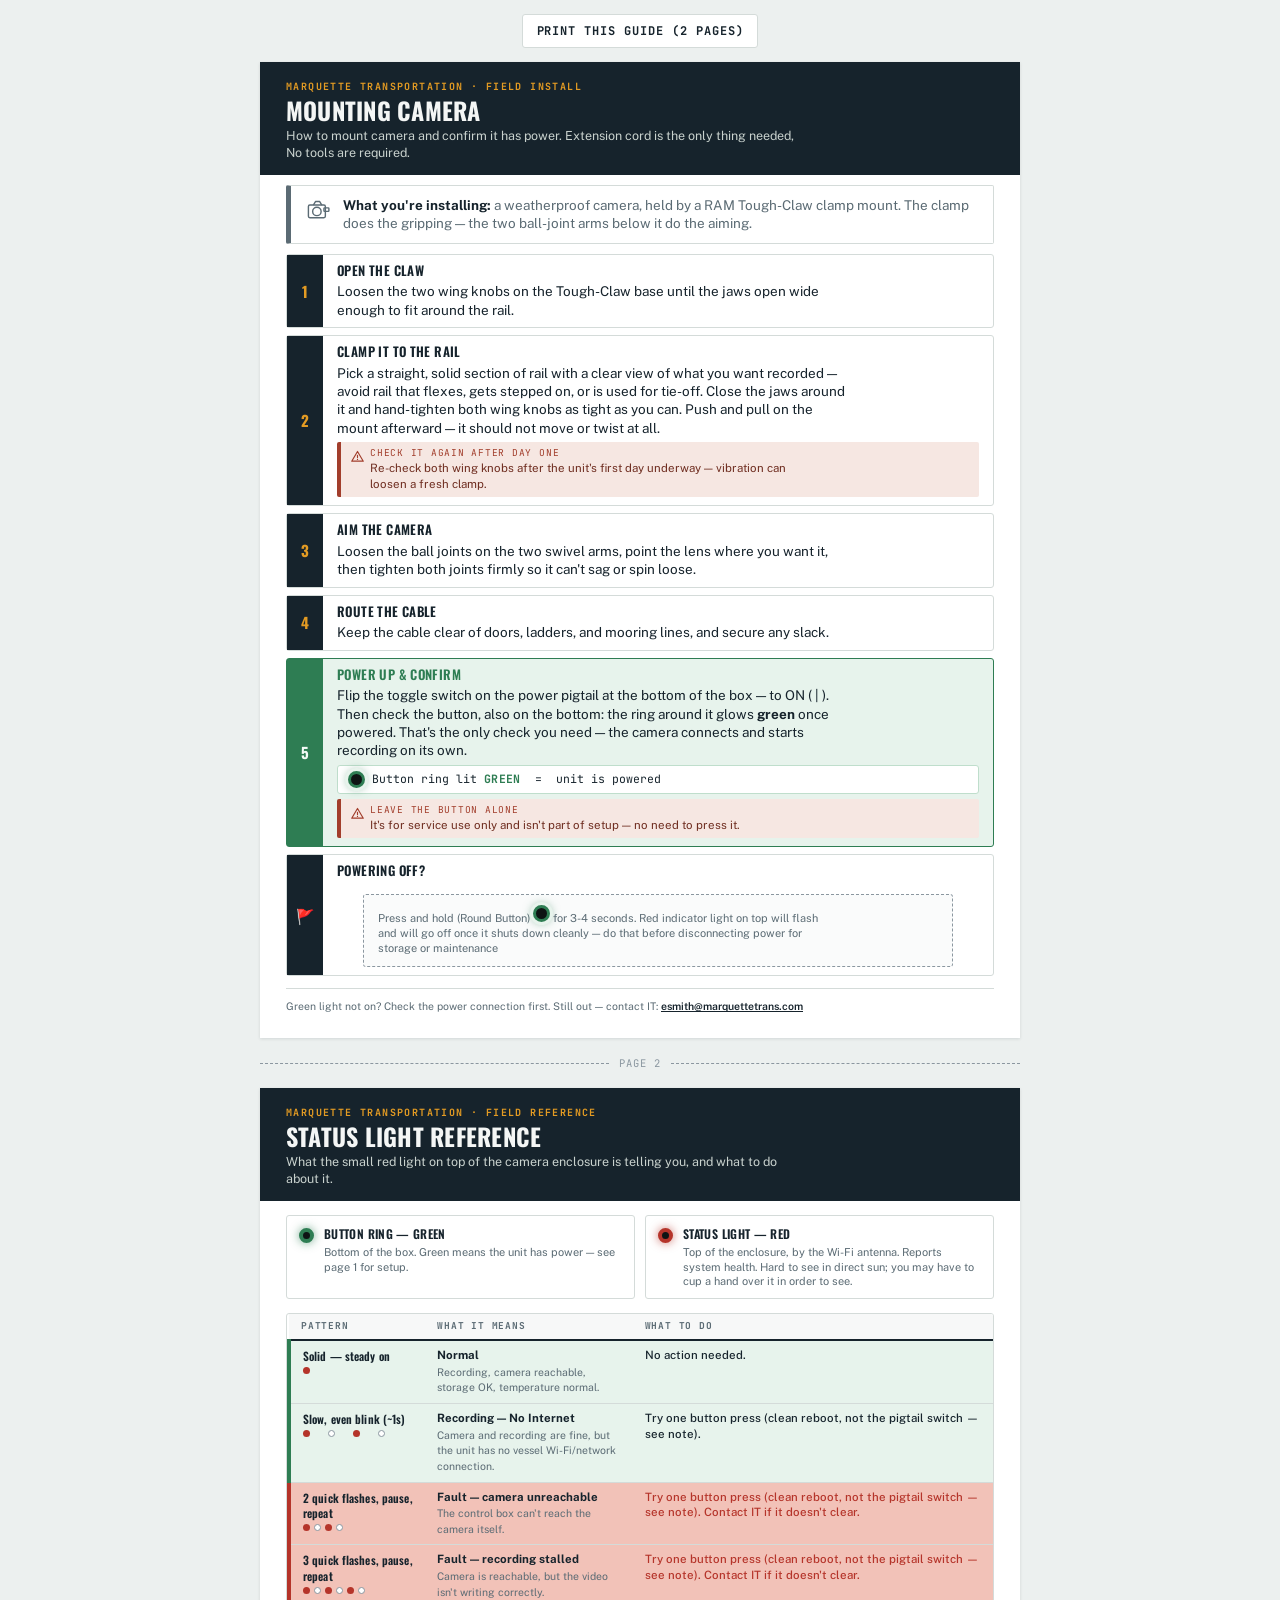
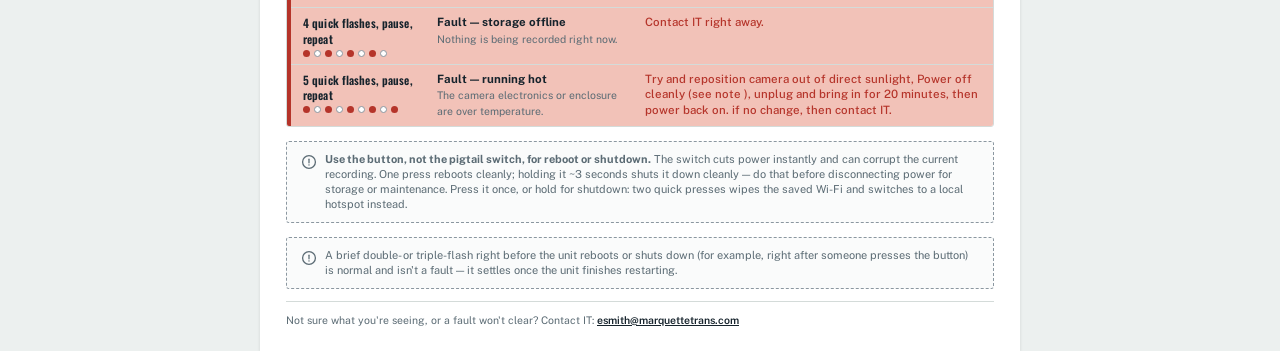
==== commit 8a7716e4: "fixed wording" ====
--- a/campi/field-guide.html
+++ b/campi/field-guide.html
@@ -178,7 +178,7 @@
   <header>
     <p class="eyebrow">Marquette Transportation &middot; Field Reference</p>
     <h1>Status Light Reference</h1>
-    <p class="subhead">What the small red light on the camera enclosure is telling you, and what to do about it.</p>
+    <p class="subhead">What the small red light on top of the camera enclosure is telling you, and what to do about it.</p>
   </header>
 
   <div class="lights">
@@ -193,7 +193,7 @@
       <div class="dot red"></div>
       <div>
         <h3>Status light &mdash; red</h3>
-        <p>Top of the enclosure, by the Wi-Fi antenna. Reports system health &mdash; this page. Hard to see in direct sun; cup a hand over it.</p>
+        <p>Top of the enclosure, by the Wi-Fi antenna. Reports system health. Hard to see in direct sun; you may have to cup a hand over it in order to see.</p>
       </div>
     </div>
   </div>
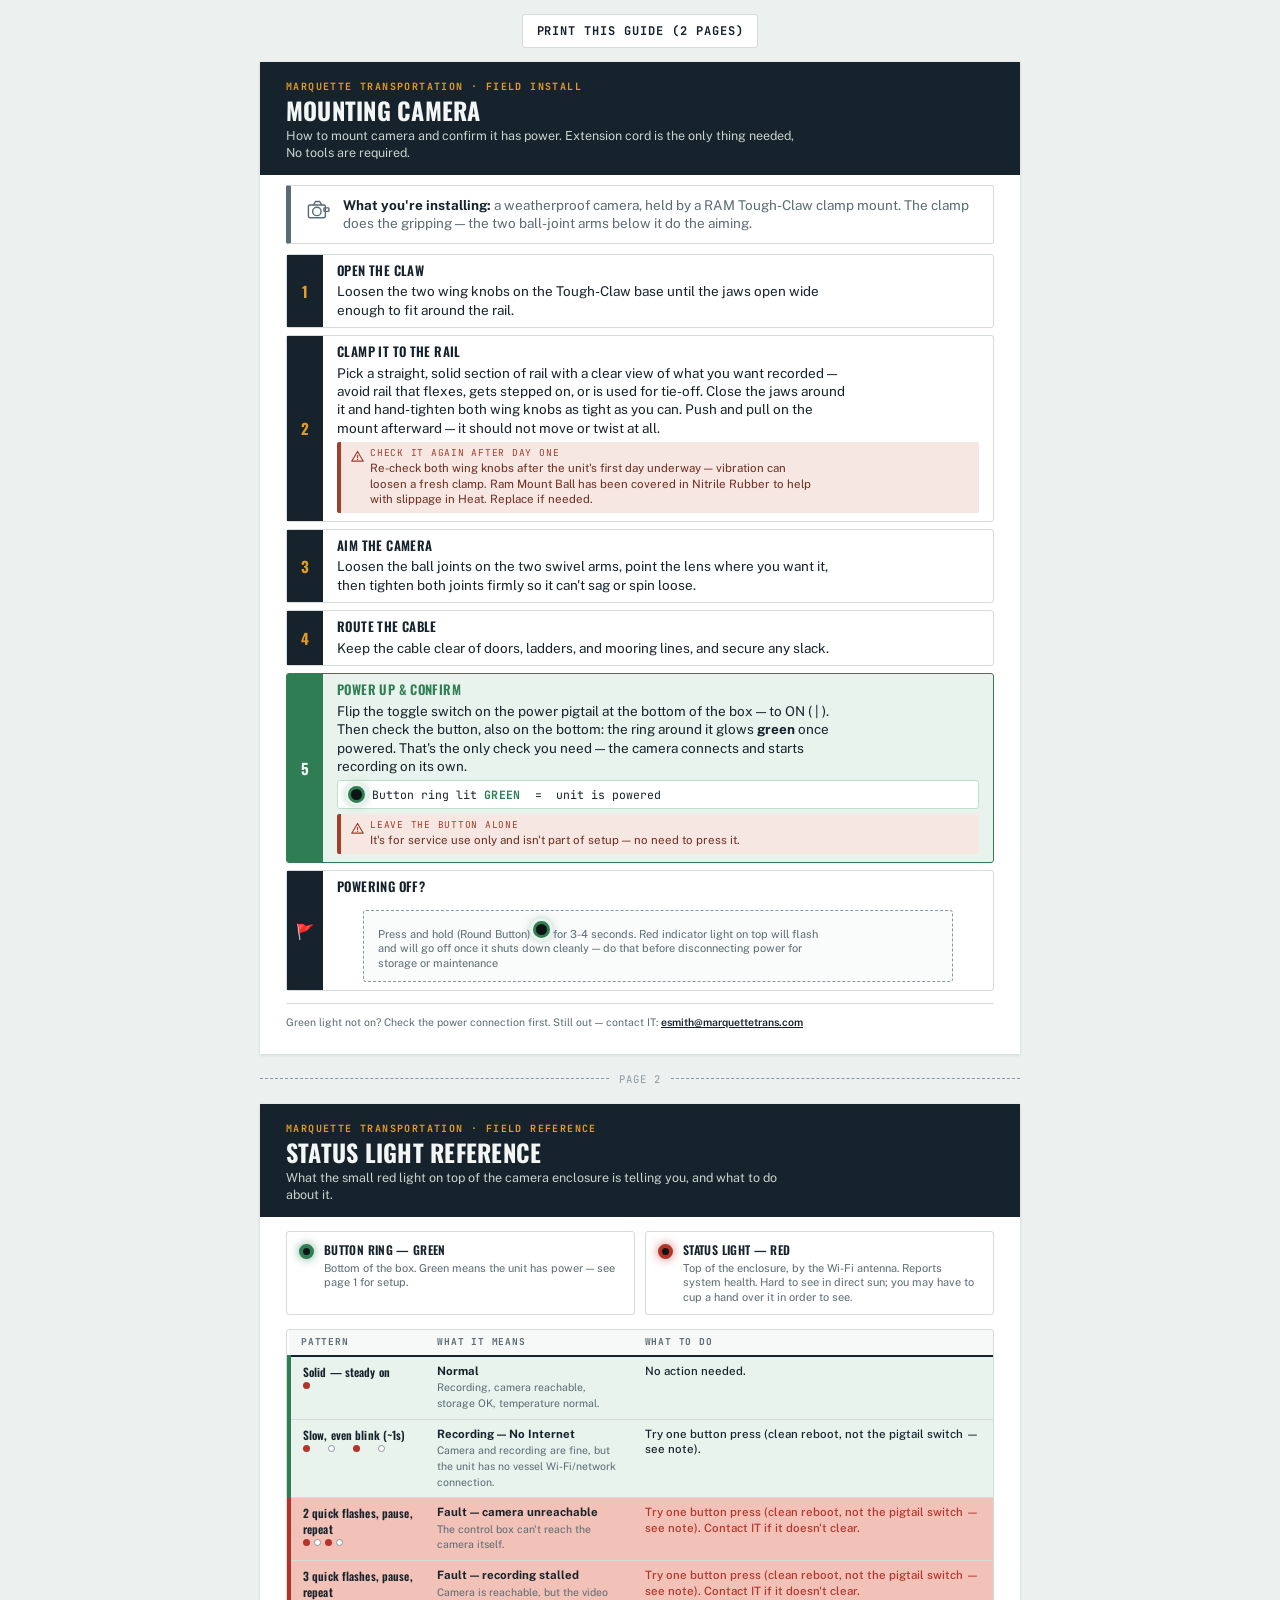
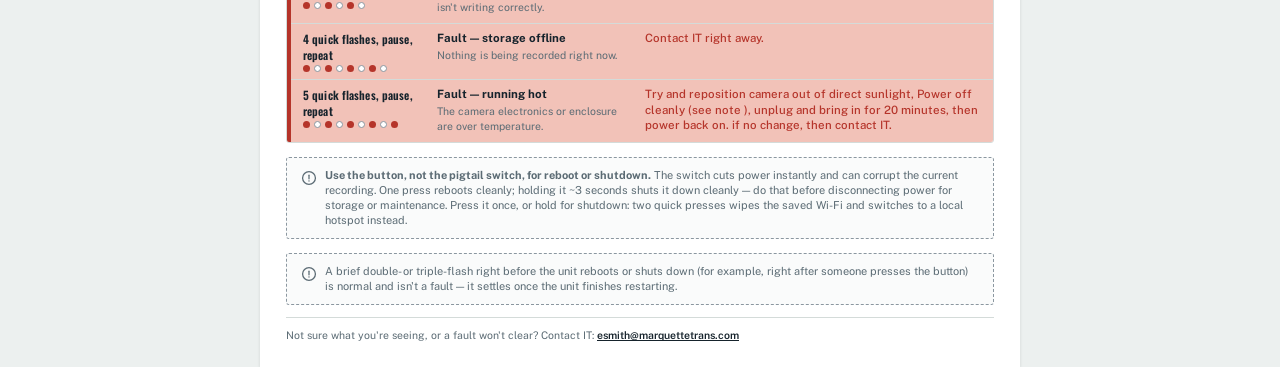
==== commit 37fe0c38: "Add more detail about clamps" ====
--- a/campi/field-guide.html
+++ b/campi/field-guide.html
@@ -118,7 +118,7 @@
         <p>Pick a straight, solid section of rail with a clear view of what you want recorded &mdash; avoid rail that flexes, gets stepped on, or is used for tie-off. Close the jaws around it and hand-tighten both wing knobs as tight as you can. Push and pull on the mount afterward &mdash; it should not move or twist at all.</p>
         <div class="caution">
           <svg width="18" height="18" viewBox="0 0 18 18" fill="none"><path d="M9 2L17 15.5H1L9 2Z" stroke="#A23E2C" stroke-width="1.6" stroke-linejoin="round"/><path d="M9 7.5V10.5" stroke="#A23E2C" stroke-width="1.6" stroke-linecap="round"/><circle cx="9" cy="13" r="0.9" fill="#A23E2C"/></svg>
-          <p><span class="cap">Check it again after day one</span>Re-check both wing knobs after the unit's first day underway &mdash; vibration can loosen a fresh clamp.</p>
+          <p><span class="cap">Check it again after day one</span>Re-check both wing knobs after the unit's first day underway &mdash; vibration can loosen a fresh clamp. Ram Mount Ball has been covered in Nitrile Rubber to help with slippage in Heat. Replace if needed.</p>
         </div>
       </div>
     </div>
